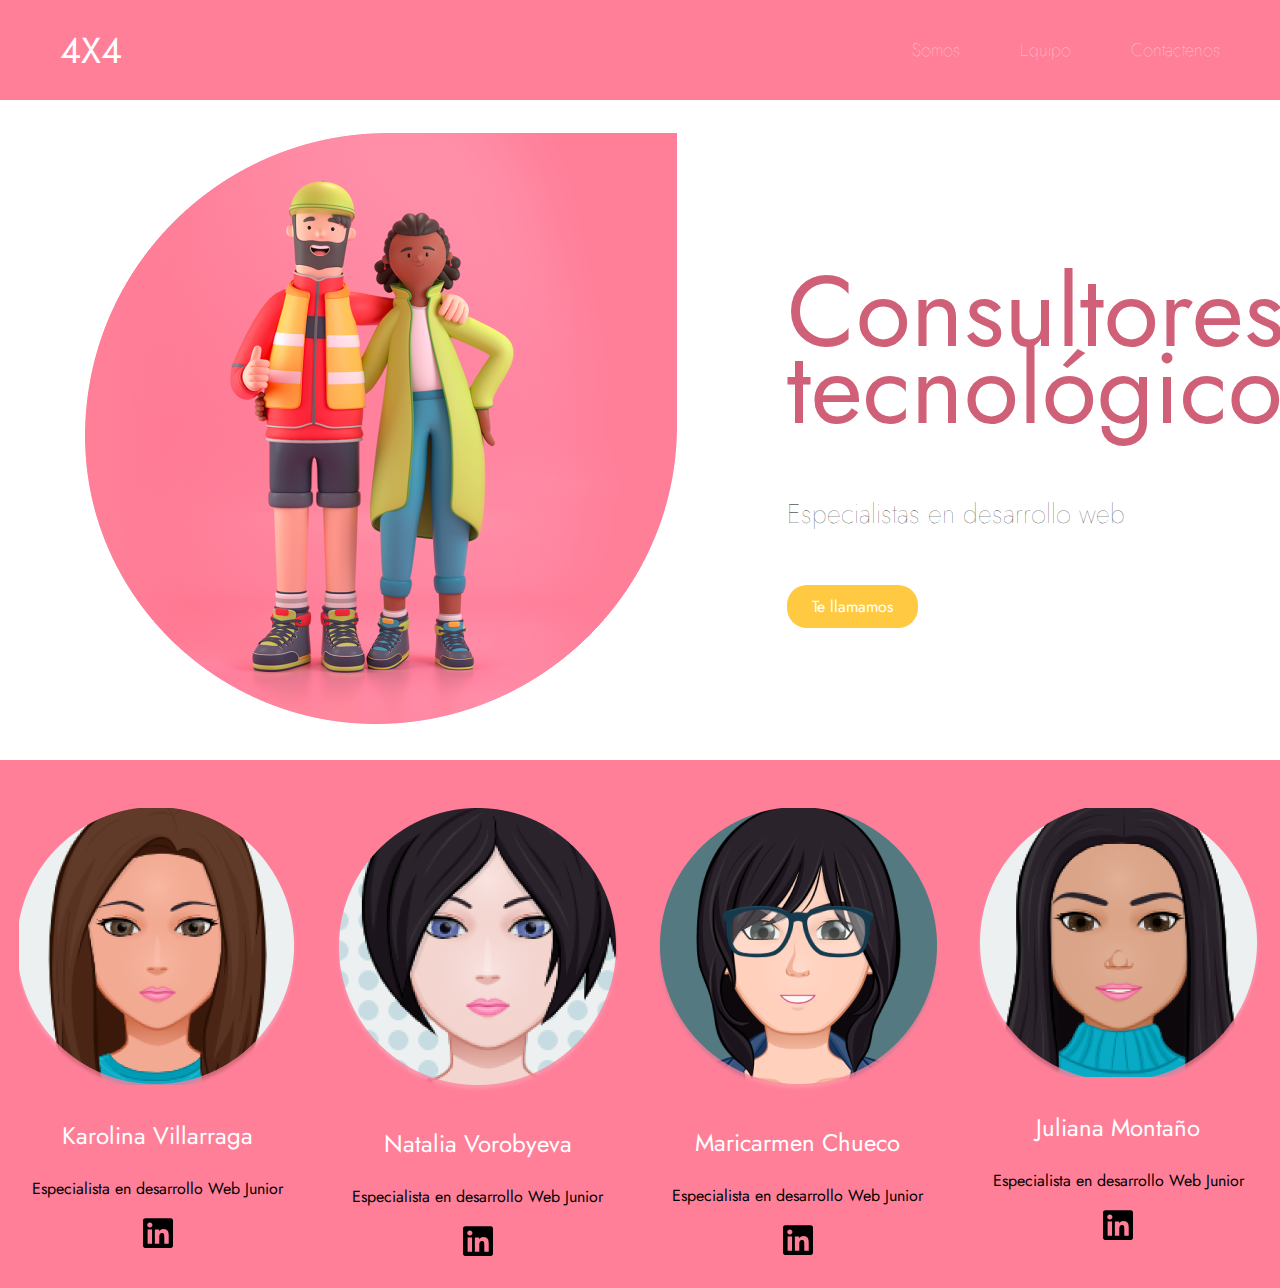
==== index.html @ 6621a642 "PrimerCommit" ====
<!DOCTYPE html>
<html lang="es">
	<head>
  		<meta charset="UTF-8">
  		<meta name="viewport" content="width=device-width, initial-scale=1.0">
	<link rel="stylesheet" href="./css/styles.css"/>
  		<title>Consultores Tecnológicos</title>
	</head>
<body>
	<header class="top">
        <div><p class="logo">4X4</p>
        </div>
        <div class="main">
            <ul>
                <li><a href="#"> Somos</a></li>
                <li><a href="#"> Equipo</a></li>
                <li><a href="#"> Contáctenos</a></li>
            </ul>
        </div>
    </header>
    <div>
        <div class="container">
            <div class="pareja">
                <img src="./img/pareja.png" alt="pareja del equipo">
            </div>
            <div class="consultores">
                <h1>Consultores tecnológicos</h1>
                <h6>Especialistas en desarrollo web</h6>
                <p><a href="#">Te llamamos</a></p>
            </div>
        </div>
    </div>
    <section>
        <article class="icono">
            <img src="./img/01karo.png">
            <p>Karolina Villarraga</p>
            <p class="cargo">Especialista en desarrollo Web Junior</p>
            <img class="linkedin" src="./img/linkedin.svg" alt="linkedin">
        </article>
        <article class="icono">
            <img src="./img/02nata.png">
            <p>Natalia Vorobyeva</p>
            <p class="cargo">Especialista en desarrollo Web Junior</p>
            <img class="linkedin" src="./img/linkedin.svg" alt="linkedin">
        </article>
        <article class="icono">
            <img src="./img/03Mari.png">
            <p>Maricarmen Chueco</p>
            <p class="cargo">Especialista en desarrollo Web Junior</p>
            <img class="linkedin" src="./img/linkedin.svg" alt="linkedin">
        </article>
        <article class="icono">
            <img src="./img/04juli.png">
            <p>Juliana Montaño</p>
            <p class="cargo">Especialista en desarrollo Web Junior</p>
            <img class="linkedin" src="./img/linkedin.svg" alt="linkedin">
        </article>
    </section>
    </body>
</html>
---- css/styles.css ----
@import url('https://fonts.googleapis.com/css2?family=Jost:wght@200;300;400;500;700&display=swap');


body{
    margin: auto;
}
.top {
    background-color: #FF7F99;
    height: 100px;
    display: flex;
    align-items: center;
    justify-content: space-between;
}
.logo {
    font-family: 'Jost', sans-serif;
    font-style: bold;
    font-size: 36px;
    color: white;
    margin-left: 60px;
}
.main ul li a {
    font-family: 'Jost', sans-serif;
    font-weight: lighter;
    font-size: 18px;
    color: white;
    text-decoration: none;
    margin-right: 60px;
}
ul {
    display: flex;
    list-style: none;
}

.container{
    display: flex;
    align-items: center;
    justify-content: space-between;
}
.consultores {
    font-family: 'Jost', sans-serif;
    margin-left: 6%;
}

h1 {
    color: #D06077;
    font-size: 100px;
    font-weight: normal;
    line-height: 77%;
}

h6 {
    color: black;
    font-size: 27px;
    font-weight: lighter;
    line-height: normal;
}


.pareja{
    margin-left: 6%;
}

.linkedin {
    width: 30px;
}
section {
    display: flex;
    height: 528px;
    background-color: #FF7F99;
    justify-content: space-around;
    margin-top: 20px;
}
.icono {
    justify-items: center;
    margin-top: 48px;
    font-family: 'Jost', sans-serif;
    color: white;
    font-size: 24px;
    text-align: center;
}
.cargo {
    font-family: 'Jost', sans-serif;
    color: black;
    font-size: 16px;
}

.consultores a {
    color: white;
    border-radius: 20px;
    background-color: #FFCA41;
    text-decoration: none;
    padding: 10px 25px 10px 25px;
    font-family: 'Jost', sans-serif;

}
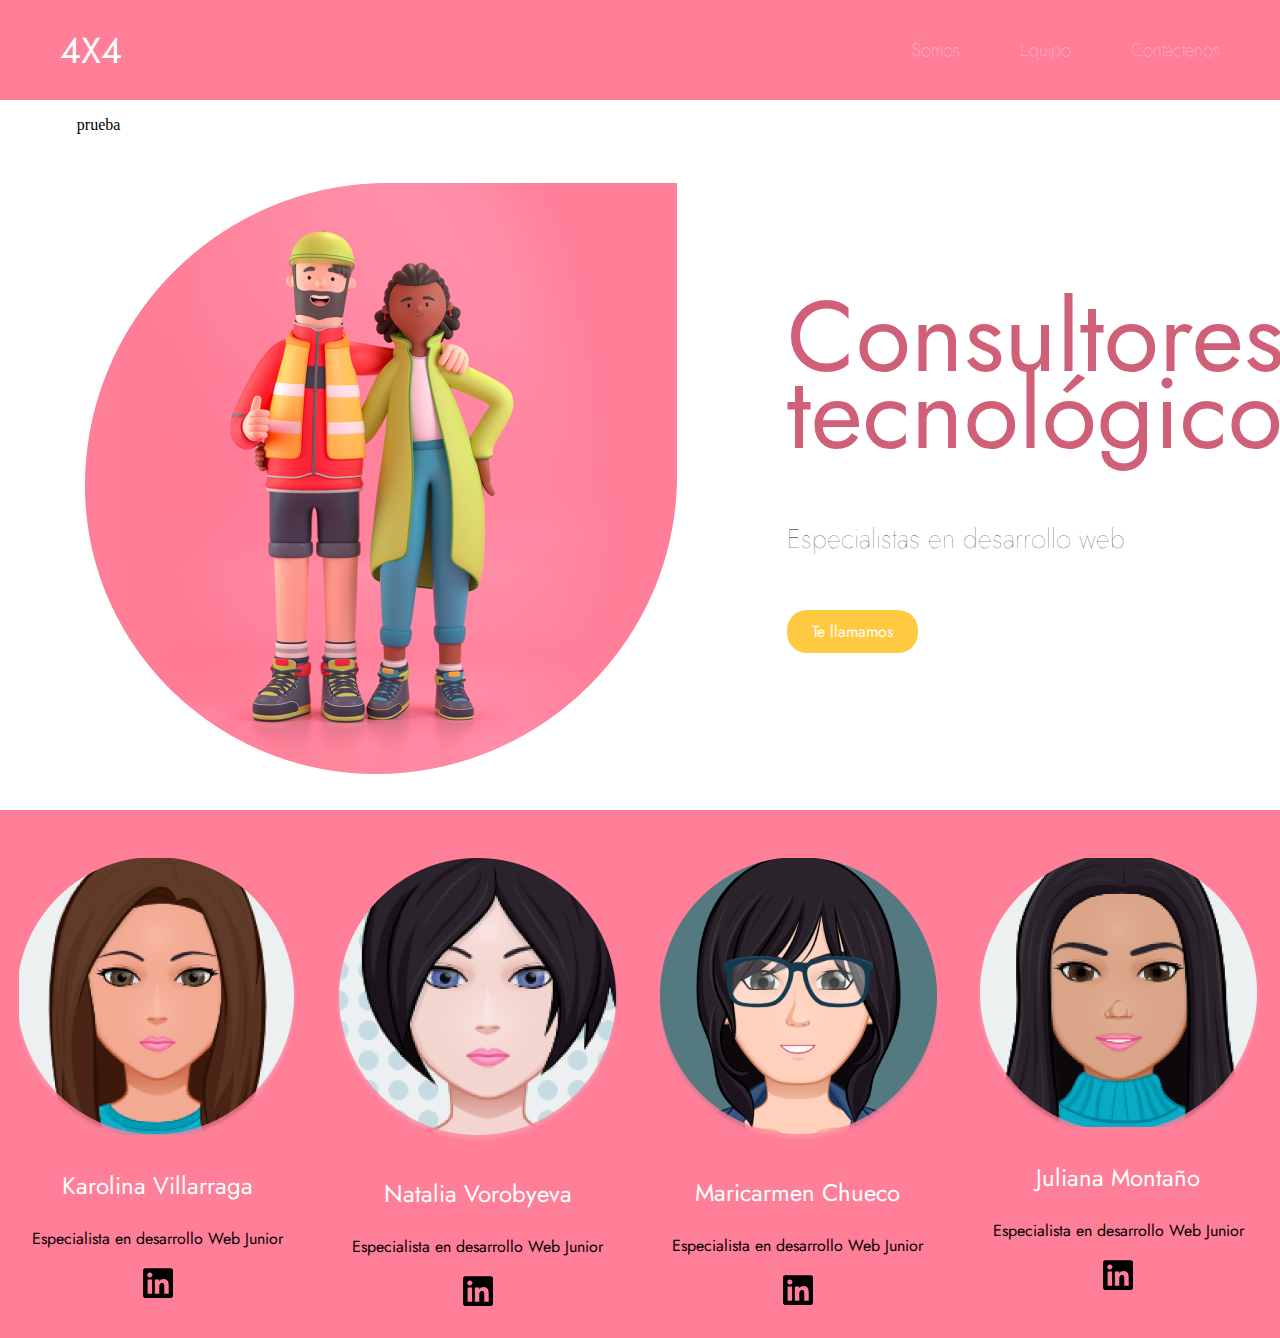
==== commit fd2c26a4: "prueba" ====
--- a/index.html
+++ b/index.html
@@ -21,6 +21,7 @@
     <div>
         <div class="container">
             <div class="pareja">
+                <p>prueba</p>
                 <img src="./img/pareja.png" alt="pareja del equipo">
             </div>
             <div class="consultores">
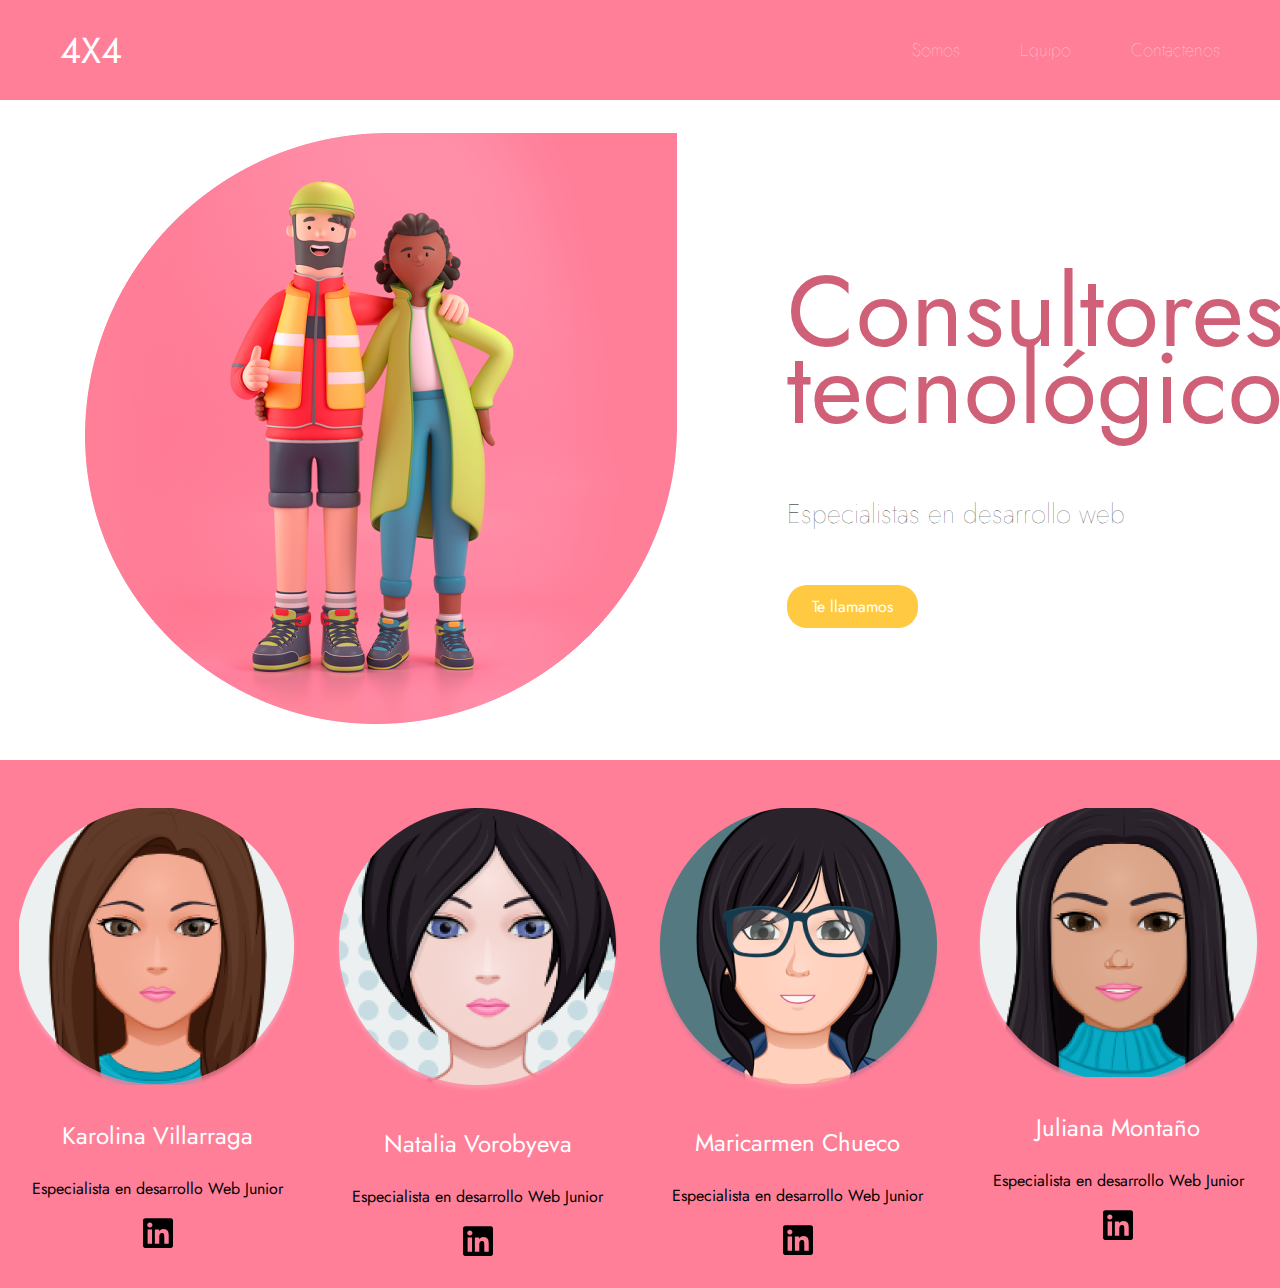
==== commit c8d532d5: "prueba" ====
--- a/index.html
+++ b/index.html
@@ -21,7 +21,6 @@
     <div>
         <div class="container">
             <div class="pareja">
-                <p>prueba</p>
                 <img src="./img/pareja.png" alt="pareja del equipo">
             </div>
             <div class="consultores">
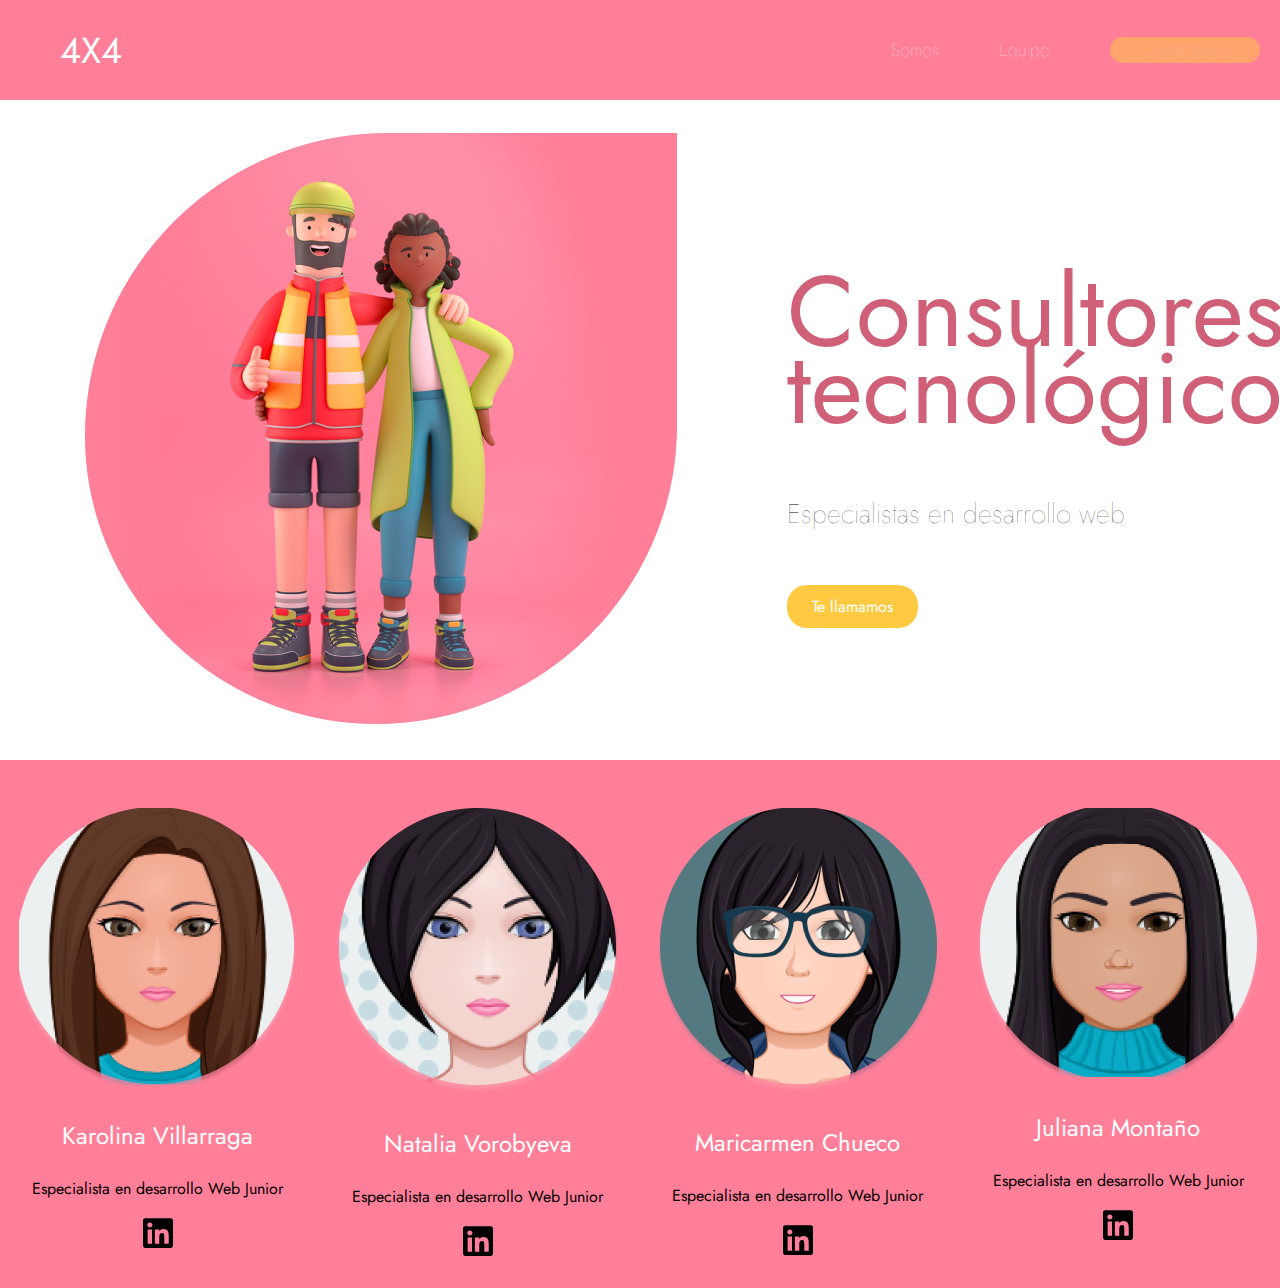
==== commit 2113619b: "boton contacto" ====
--- a/index.html
+++ b/index.html
@@ -14,7 +14,7 @@
             <ul>
                 <li><a href="#"> Somos</a></li>
                 <li><a href="#"> Equipo</a></li>
-                <li><a href="#"> Contáctenos</a></li>
+                <a class="btncontactanos" href="#"><li>Contactenos</li></a>
             </ul>
         </div>
     </header>
@@ -33,7 +33,7 @@
     <section>
         <article class="icono">
             <img src="./img/01karo.png">
-            <p>Karolina Villarraga</p>
+            <p><a href="./karolina.html">Karolina Villarraga</a></p>
             <p class="cargo">Especialista en desarrollo Web Junior</p>
             <img class="linkedin" src="./img/linkedin.svg" alt="linkedin">
         </article>
@@ -51,7 +51,7 @@
         </article>
         <article class="icono">
             <img src="./img/04juli.png">
-            <p>Juliana Montaño</p>
+            <p><a href="./juliana.html">Juliana Montaño</a></p>
             <p class="cargo">Especialista en desarrollo Web Junior</p>
             <img class="linkedin" src="./img/linkedin.svg" alt="linkedin">
         </article>
--- a/css/styles.css
+++ b/css/styles.css
@@ -25,6 +25,18 @@
     color: white;
     text-decoration: none;
     margin-right: 60px;
+}
+.btncontactanos {
+    text-align: center;
+    border-radius: 20px;
+    background-color: #FFCA41;
+    text-decoration: none;
+    opacity: 0.5;
+    width: 150px;
+    font-family: 'Jost', sans-serif;
+    font-weight: lighter;
+    font-size: 18px;
+    margin-right: 20px;
 }
 ul {
     display: flex;
@@ -92,4 +104,13 @@
     padding: 10px 25px 10px 25px;
     font-family: 'Jost', sans-serif;
 
+}
+
+a {
+    text-decoration: none;
+    color: white;
+}
+
+a:hover {
+    color: #FFCA41;
 }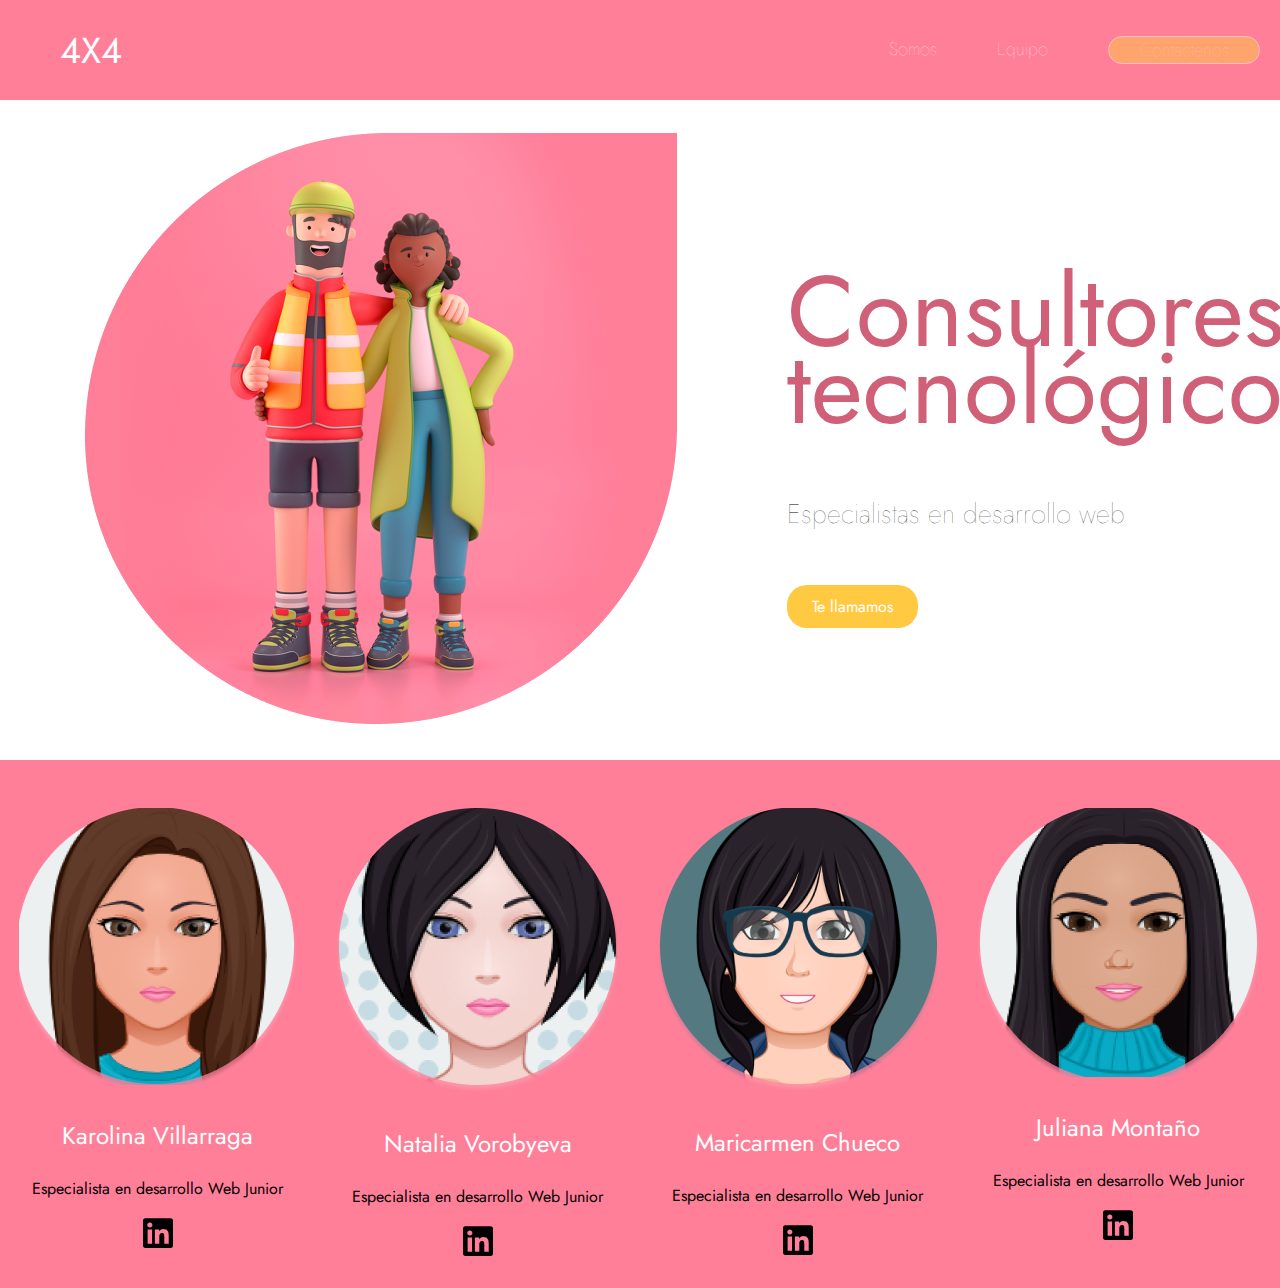
==== commit 508aaf4c: "lista pagina de formulario" ====
--- a/index.html
+++ b/index.html
@@ -14,7 +14,7 @@
             <ul>
                 <li><a href="#"> Somos</a></li>
                 <li><a href="#"> Equipo</a></li>
-                <a class="btncontactanos" href="#"><li>Contactenos</li></a>
+                <a class="btncontactanos" href="./contacto.html"><li>Contactenos</li></a>
             </ul>
         </div>
     </header>
@@ -39,13 +39,13 @@
         </article>
         <article class="icono">
             <img src="./img/02nata.png">
-            <p>Natalia Vorobyeva</p>
+            <p><a href="./natalia.html">Natalia Vorobyeva</a></p>
             <p class="cargo">Especialista en desarrollo Web Junior</p>
             <img class="linkedin" src="./img/linkedin.svg" alt="linkedin">
         </article>
         <article class="icono">
             <img src="./img/03Mari.png">
-            <p>Maricarmen Chueco</p>
+            <p><a href="./maricarmen.html">Maricarmen Chueco</a></p>
             <p class="cargo">Especialista en desarrollo Web Junior</p>
             <img class="linkedin" src="./img/linkedin.svg" alt="linkedin">
         </article>
--- a/css/styles.css
+++ b/css/styles.css
@@ -30,6 +30,7 @@
     text-align: center;
     border-radius: 20px;
     background-color: #FFCA41;
+    border: 1px solid white;
     text-decoration: none;
     opacity: 0.5;
     width: 150px;
@@ -37,6 +38,7 @@
     font-weight: lighter;
     font-size: 18px;
     margin-right: 20px;
+
 }
 ul {
     display: flex;
